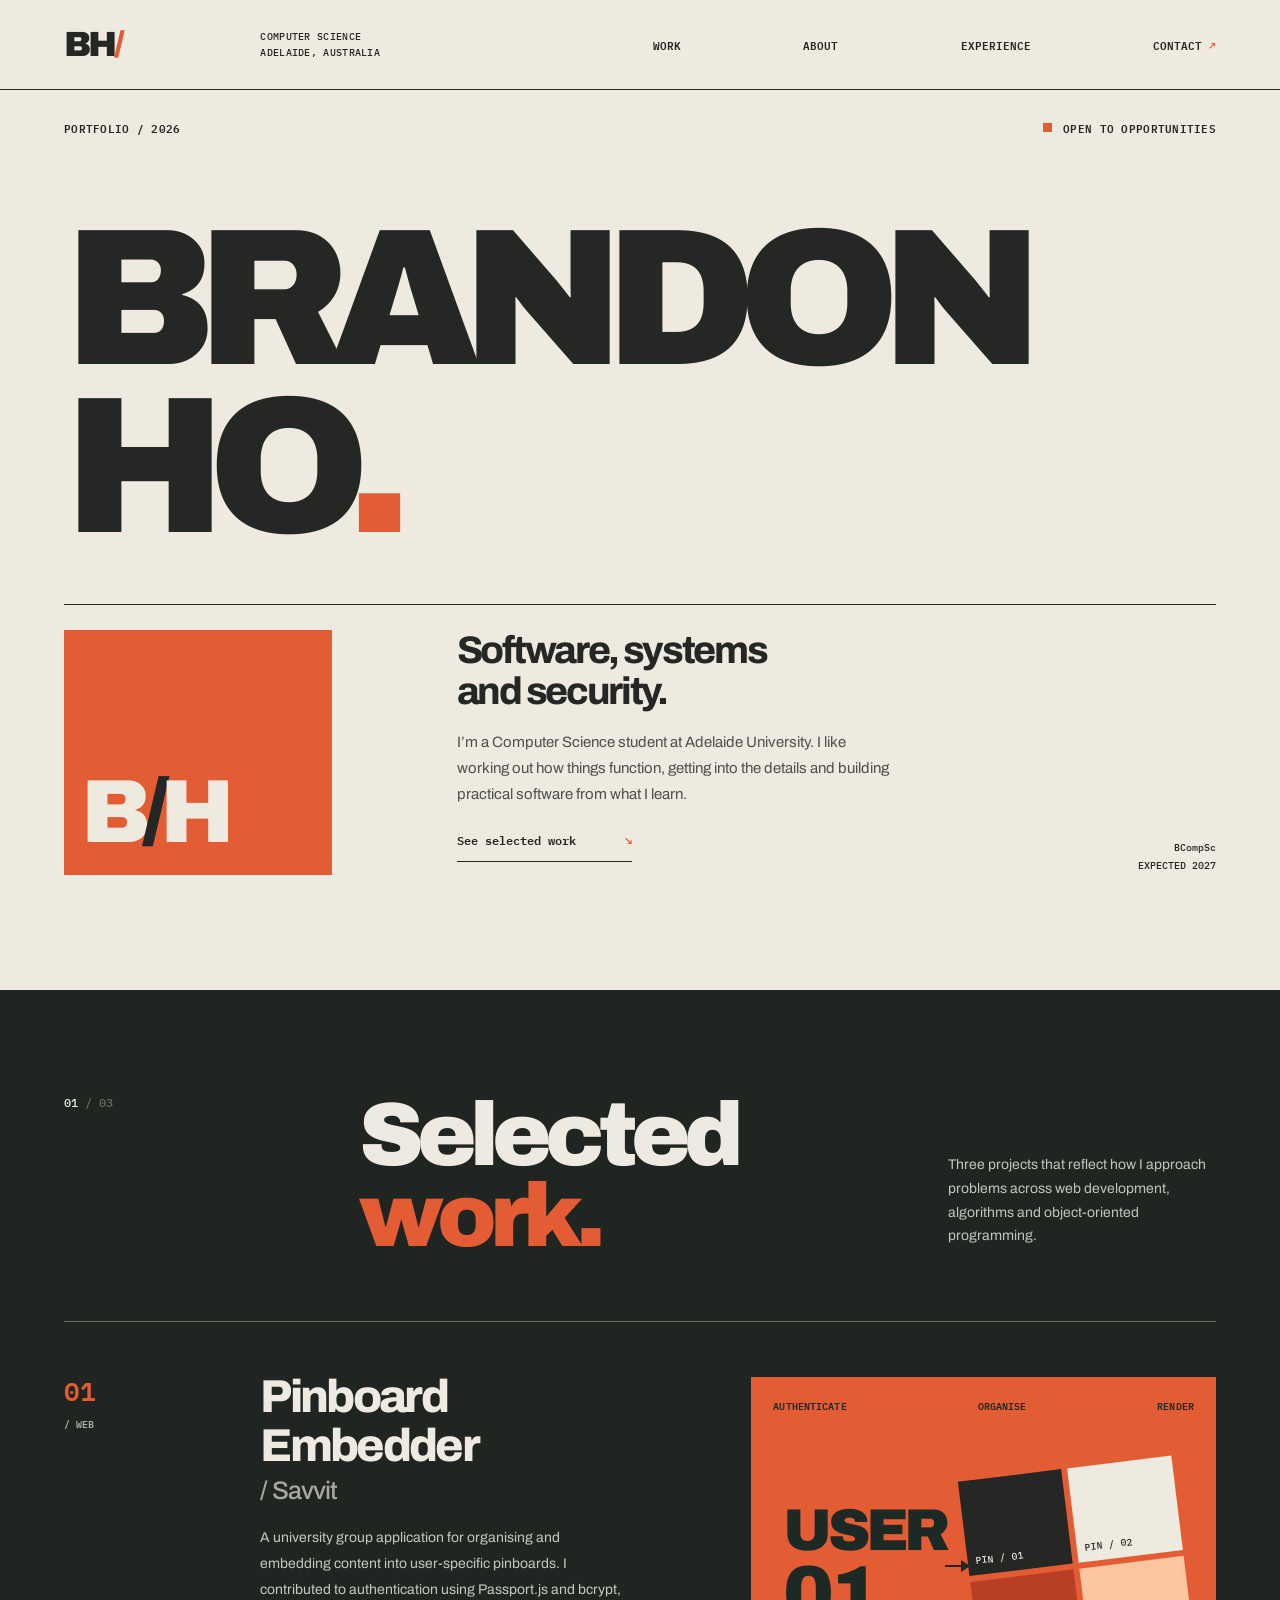
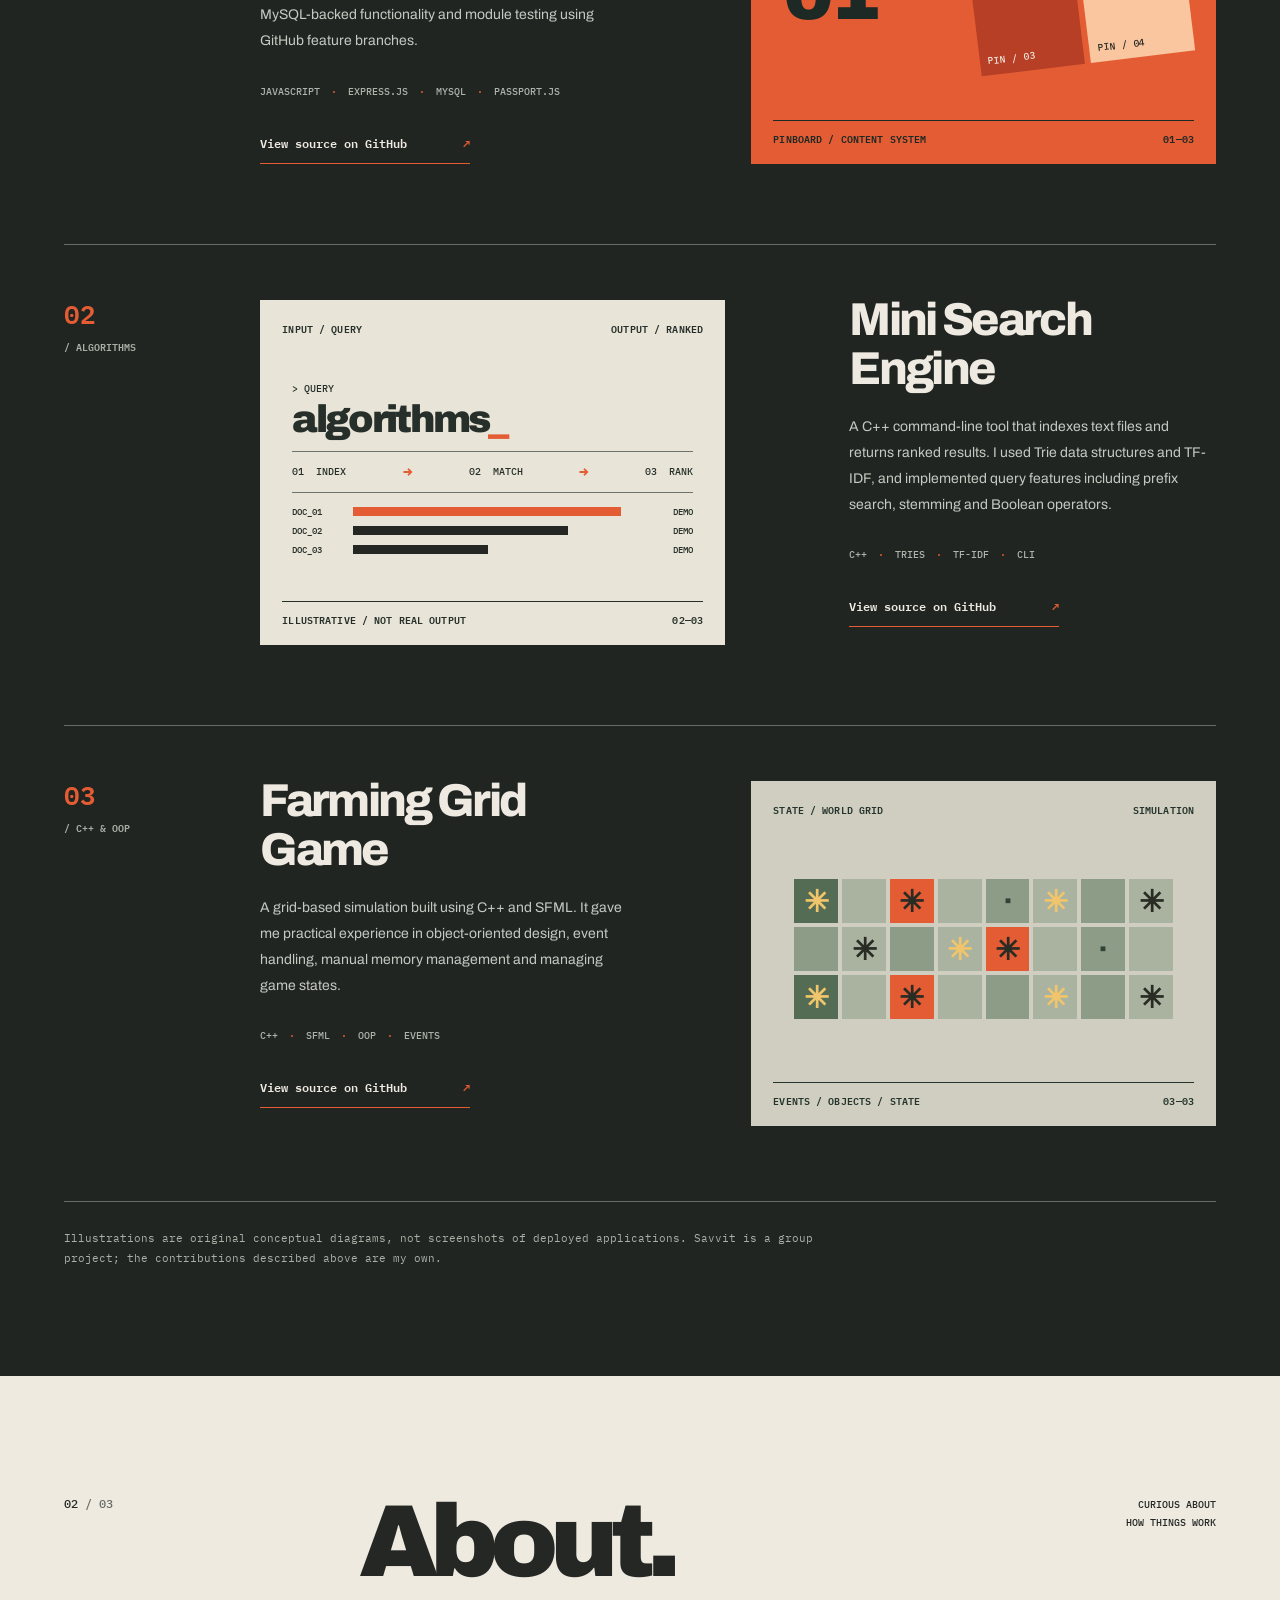
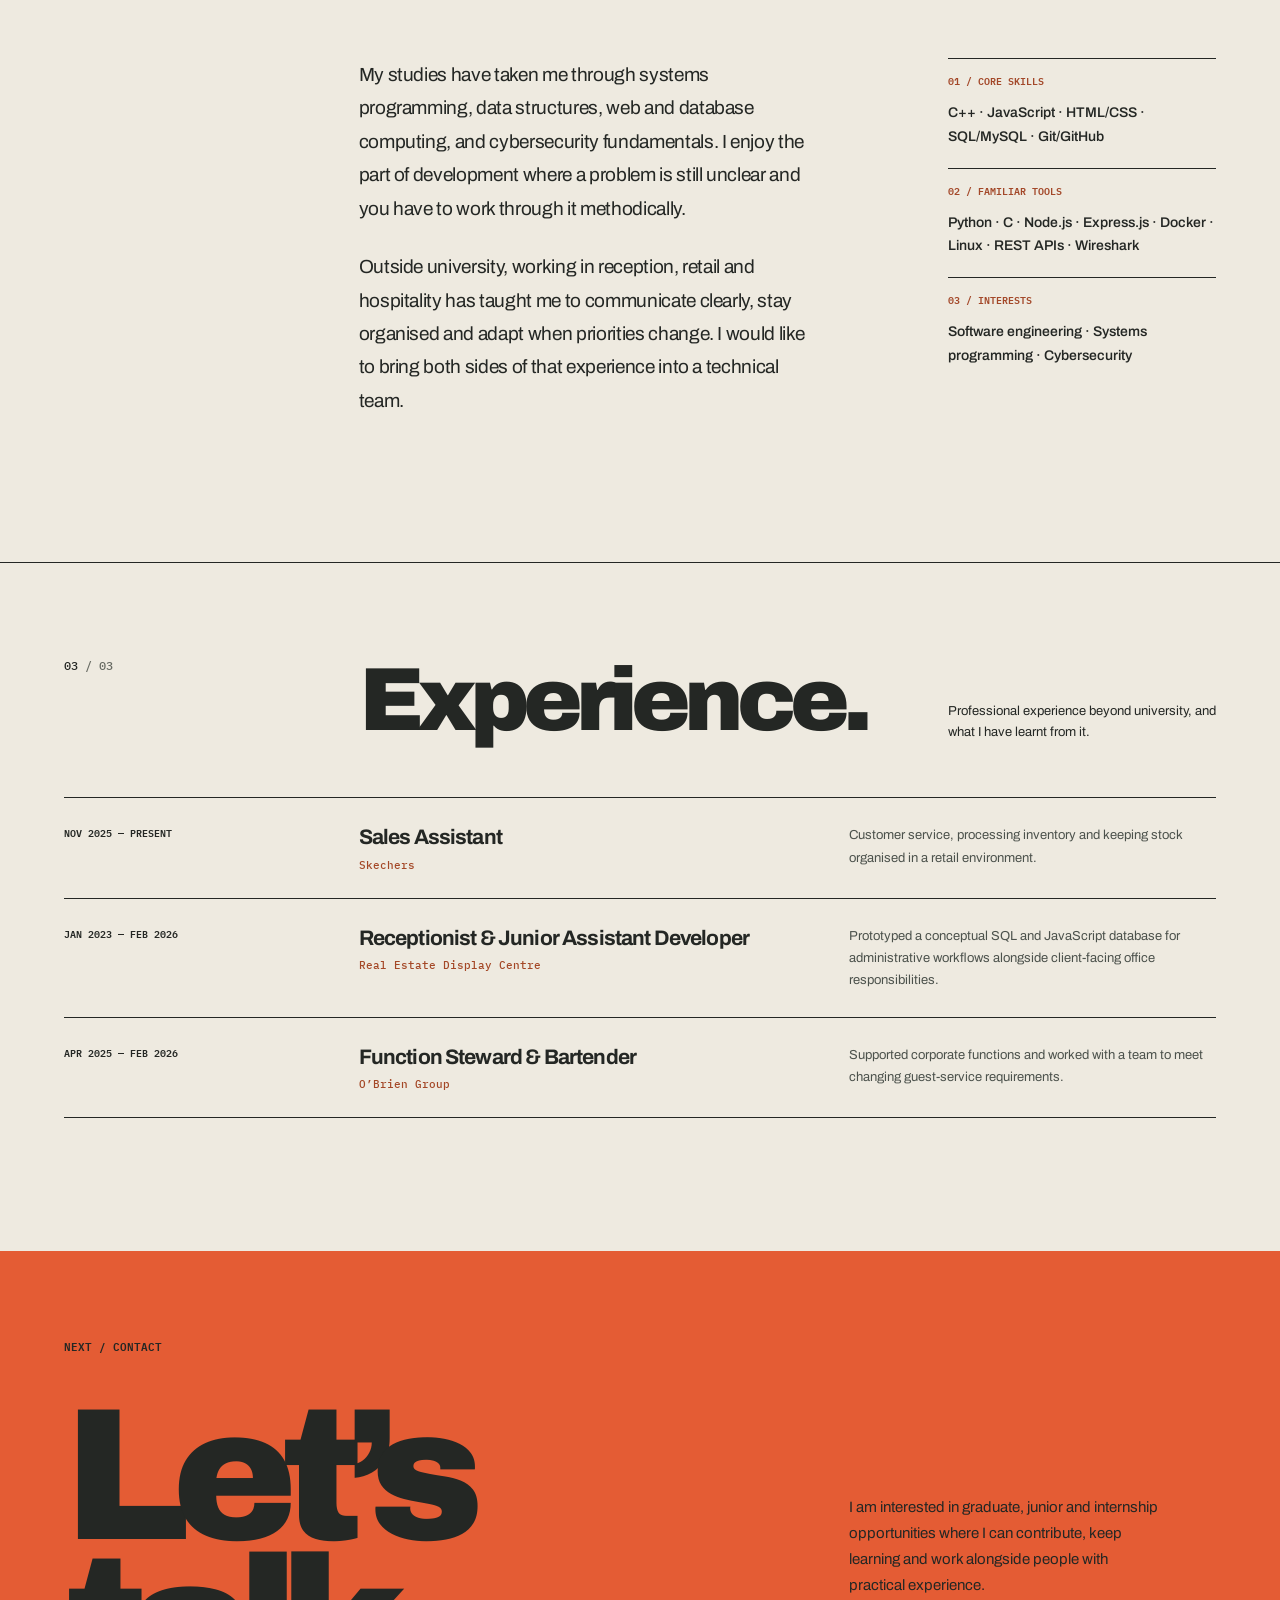
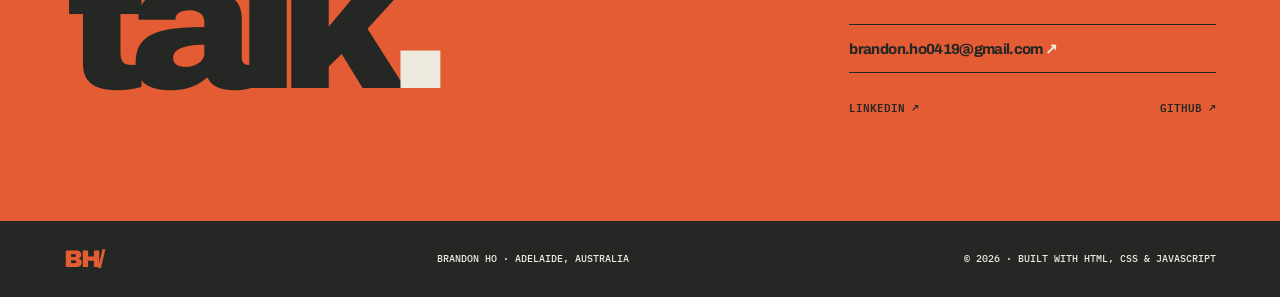
==== index.html @ cca7f756 "Manual Upload" ====
<!doctype html>
<html lang="en-AU">
<head>
  <meta charset="utf-8">
  <meta name="viewport" content="width=device-width, initial-scale=1">
  <meta name="theme-color" content="#eeeae0">
  <meta name="robots" content="noindex,nofollow"> <!-- Staging-only: remove for final public portfolio -->
  <meta name="description" content="Brandon Ho is a Computer Science student in Adelaide, Australia. Explore selected work in C++, full-stack web development and software systems.">
  <meta property="og:type" content="website">
  <meta property="og:title" content="Brandon Ho — Software, Systems & Security">
  <meta property="og:description" content="Selected software projects and experience from an Adelaide-based Computer Science student.">
  <title>Brandon Ho — Software, Systems & Security</title>
  <link rel="icon" href="favicon.svg" type="image/svg+xml">
  <link rel="preconnect" href="https://fonts.googleapis.com">
  <link rel="preconnect" href="https://fonts.gstatic.com" crossorigin>
  <link href="https://fonts.googleapis.com/css2?family=Archivo:wght@400;500;600;700;800;900&family=IBM+Plex+Mono:wght@400;500;600&display=swap" rel="stylesheet">
  <link rel="stylesheet" href="styles.css">
  <script defer src="script.js"></script>
</head>
<body>
  <a class="skip-link" href="#content">Skip to content</a>
  <header class="site-header" id="top">
    <div class="site-container header-grid">
      <a class="wordmark" href="#top" aria-label="Brandon Ho — top of page">BH<span aria-hidden="true">/</span></a>
      <div class="header-discipline">COMPUTER SCIENCE<br>ADELAIDE, AUSTRALIA</div>
      <nav class="nav" aria-label="Main navigation">
        <a href="#work">Work</a>
        <a href="#about">About</a>
        <a href="#experience">Experience</a>
        <a href="#contact">Contact <span aria-hidden="true">↗</span></a>
      </nav>
    </div>
  </header>

  <main id="content">
    <section class="hero site-container" aria-labelledby="hero-title">
      <div class="hero-topline">
        <span>PORTFOLIO / 2026</span>
        <span class="hero-status"><span aria-hidden="true" class="status-square"></span> OPEN TO OPPORTUNITIES</span>
      </div>
      <h1 id="hero-title" class="hero-title"><span>BRANDON</span><span>HO<span class="orange-period">.</span></span></h1>
      <div class="hero-base twelve-grid">
        <div class="hero-stamp" aria-hidden="true"><span>B</span><span>/</span><span>H</span></div>
        <div class="hero-intro">
          <p class="hero-statement">Software, systems<br>and security.</p>
          <p>I’m a Computer Science student at Adelaide University. I like working out how things function, getting into the details and building practical software from what I learn.</p>
          <a class="arrow-link" href="#work">See selected work <span aria-hidden="true">↘</span></a>
        </div>
        <div class="hero-margin-note">BCompSc<br>EXPECTED 2027</div>
      </div>
    </section>

    <section id="work" class="work-section" aria-labelledby="work-title">
      <div class="site-container">
        <div class="section-head work-head twelve-grid">
          <div class="section-number">01 <span>/ 03</span></div>
          <h2 id="work-title">Selected<br><em>work.</em></h2>
          <p>Three projects that reflect how I approach problems across web development, algorithms and object-oriented programming.</p>
        </div>

        <article class="project project-one twelve-grid" aria-labelledby="p1-title">
          <div class="project-index">01 <span>/ WEB</span></div>
          <div class="project-story">
            <h3 id="p1-title">Pinboard<br>Embedder <span class="subtle-name">/ Savvit</span></h3>
            <p>A university group application for organising and embedding content into user-specific pinboards. I contributed to authentication using Passport.js and bcrypt, MySQL-backed functionality and module testing using GitHub feature branches.</p>
            <div class="project-stack" aria-label="Technologies">JAVASCRIPT <span>·</span> EXPRESS.JS <span>·</span> MYSQL <span>·</span> PASSPORT.JS</div>
            <a class="project-link" href="https://github.com/BrandonHo419/Savvit-Web-Based-Development" target="_blank" rel="noopener noreferrer">View source on GitHub <span aria-hidden="true">↗</span></a>
          </div>
          <div class="project-art pinboard-art" role="img" aria-label="Original editorial diagram illustrating account authentication and pinboards. Not an application screenshot.">
            <div class="art-heading"><span>AUTHENTICATE</span><span>ORGANISE</span><span>RENDER</span></div>
            <div class="pinboard-diagram" aria-hidden="true">
              <div class="diagram-identity">USER<br><span>01</span></div>
              <div class="diagram-line"></div>
              <div class="diagram-board"><span>PIN / 01</span><span>PIN / 02</span><span>PIN / 03</span><span>PIN / 04</span></div>
            </div>
            <div class="art-foot"><span>PINBOARD / CONTENT SYSTEM</span><span>01—03</span></div>
          </div>
        </article>

        <article class="project project-two twelve-grid" aria-labelledby="p2-title">
          <div class="project-index">02 <span>/ ALGORITHMS</span></div>
          <div class="project-art search-art" role="img" aria-label="Original typographic diagram showing search, indexing and ranking concepts. Not an application screenshot.">
            <div class="art-heading"><span>INPUT / QUERY</span><span>OUTPUT / RANKED</span></div>
            <div class="search-diagram" aria-hidden="true"><div class="query-prompt"><small>&gt; QUERY</small><strong>algorithms<span>_</span></strong></div><div class="search-pipeline"><span>01&nbsp; INDEX</span><b>→</b><span>02&nbsp; MATCH</span><b>→</b><span>03&nbsp; RANK</span></div><div class="score-lines"><div><span>DOC_01</span><i></i><small>DEMO</small></div><div><span>DOC_02</span><i></i><small>DEMO</small></div><div><span>DOC_03</span><i></i><small>DEMO</small></div></div></div>
            <div class="art-foot"><span>ILLUSTRATIVE / NOT REAL OUTPUT</span><span>02—03</span></div>
          </div>
          <div class="project-story">
            <h3 id="p2-title">Mini Search<br>Engine</h3>
            <p>A C++ command-line tool that indexes text files and returns ranked results. I used Trie data structures and TF-IDF, and implemented query features including prefix search, stemming and Boolean operators.</p>
            <div class="project-stack" aria-label="Technologies">C++ <span>·</span> TRIES <span>·</span> TF-IDF <span>·</span> CLI</div>
            <a class="project-link" href="https://github.com/BrandonHo419/mini-search-engine" target="_blank" rel="noopener noreferrer">View source on GitHub <span aria-hidden="true">↗</span></a>
          </div>
        </article>

        <article class="project project-three twelve-grid" aria-labelledby="p3-title">
          <div class="project-index">03 <span>/ C++ & OOP</span></div>
          <div class="project-story">
            <h3 id="p3-title">Farming Grid<br>Game</h3>
            <p>A grid-based simulation built using C++ and SFML. It gave me practical experience in object-oriented design, event handling, manual memory management and managing game states.</p>
            <div class="project-stack" aria-label="Technologies">C++ <span>·</span> SFML <span>·</span> OOP <span>·</span> EVENTS</div>
            <a class="project-link" href="https://github.com/BrandonHo419/GridFarmGame" target="_blank" rel="noopener noreferrer">View source on GitHub <span aria-hidden="true">↗</span></a>
          </div>
          <div class="project-art grid-art" role="img" aria-label="Original editorial illustration of a farming game grid. Not an in-game screenshot.">
            <div class="art-heading"><span>STATE / WORLD GRID</span><span>SIMULATION</span></div>
            <div class="farm-grid" aria-hidden="true">
              <span class="soil">✳</span><span></span><span class="seed">✳</span><span></span><span>·</span><span class="soil">✳</span><span></span><span class="seed">✳</span>
              <span></span><span class="seed">✳</span><span></span><span class="soil">✳</span><span class="seed">✳</span><span></span><span>·</span><span></span>
              <span class="soil">✳</span><span></span><span class="seed">✳</span><span></span><span></span><span class="soil">✳</span><span></span><span class="seed">✳</span>
            </div>
            <div class="art-foot"><span>EVENTS / OBJECTS / STATE</span><span>03—03</span></div>
          </div>
        </article>
        <p class="art-disclaimer">Illustrations are original conceptual diagrams, not screenshots of deployed applications. Savvit is a group project; the contributions described above are my own.</p>
      </div>
    </section>

    <section class="about-section site-container" id="about" aria-labelledby="about-title">
      <div class="section-head about-head twelve-grid">
        <div class="section-number">02 <span>/ 03</span></div>
        <h2 id="about-title">About.</h2>
        <div class="about-side">CURIOUS ABOUT<br>HOW THINGS WORK</div>
      </div>
      <div class="about-body twelve-grid">
        <div class="about-copy">
          <p>My studies have taken me through systems programming, data structures, web and database computing, and cybersecurity fundamentals. I enjoy the part of development where a problem is still unclear and you have to work through it methodically.</p>
          <p>Outside university, working in reception, retail and hospitality has taught me to communicate clearly, stay organised and adapt when priorities change. I would like to bring both sides of that experience into a technical team.</p>
        </div>
        <div class="skills-list" aria-label="Technical skills">
          <div class="skill-row"><span>01 / CORE SKILLS</span><p>C++ · JavaScript · HTML/CSS · SQL/MySQL · Git/GitHub</p></div>
          <div class="skill-row"><span>02 / FAMILIAR TOOLS</span><p>Python · C · Node.js · Express.js · Docker · Linux · REST APIs · Wireshark</p></div>
          <div class="skill-row"><span>03 / INTERESTS</span><p>Software engineering · Systems programming · Cybersecurity</p></div>
        </div>
      </div>
    </section>

    <section class="experience-section site-container" id="experience" aria-labelledby="experience-title">
      <div class="section-head experience-head twelve-grid"><div class="section-number">03 <span>/ 03</span></div><h2 id="experience-title">Experience.</h2><p>Professional experience beyond university, and what I have learnt from it.</p></div>
      <div class="experience-rows">
        <div class="experience-entry twelve-grid"><span class="experience-date">NOV 2025 — PRESENT</span><div><h3>Sales Assistant</h3><p>Skechers</p></div><p>Customer service, processing inventory and keeping stock organised in a retail environment.</p></div>
        <div class="experience-entry twelve-grid"><span class="experience-date">JAN 2023 — FEB 2026</span><div><h3>Receptionist & Junior Assistant Developer</h3><p>Real Estate Display Centre</p></div><p>Prototyped a conceptual SQL and JavaScript database for administrative workflows alongside client-facing office responsibilities.</p></div>
        <div class="experience-entry twelve-grid"><span class="experience-date">APR 2025 — FEB 2026</span><div><h3>Function Steward & Bartender</h3><p>O’Brien Group</p></div><p>Supported corporate functions and worked with a team to meet changing guest-service requirements.</p></div>
      </div>
    </section>

    <section class="contact-section" id="contact" aria-labelledby="contact-title">
      <div class="site-container contact-grid twelve-grid">
        <div class="contact-index">NEXT / CONTACT</div>
        <h2 id="contact-title">Let’s<br>talk<span>.</span></h2>
        <div class="contact-detail">
          <p>I am interested in graduate, junior and internship opportunities where I can contribute, keep learning and work alongside people with practical experience.</p>
          <a class="contact-email" href="mailto:brandon.ho0419@gmail.com">brandon.ho0419@gmail.com <span aria-hidden="true">↗</span></a>
          <div class="contact-social"><a href="https://www.linkedin.com/in/brandon-ho-b01b4023a/" target="_blank" rel="noopener noreferrer">LINKEDIN ↗</a><a href="https://github.com/BrandonHo419" target="_blank" rel="noopener noreferrer">GITHUB ↗</a></div>
        </div>
      </div>
    </section>
  </main>
  <footer class="footer"><div class="site-container footer-grid"><a href="#top">BH/</a><span>BRANDON HO · ADELAIDE, AUSTRALIA</span><span>© <span id="year">2026</span> · BUILT WITH HTML, CSS & JAVASCRIPT</span></div></footer>
</body>
</html>
---- styles.css ----
:root{--paper:#eeeae0;--paper2:#e4ded0;--ink:#242724;--muted:#686b63;--orange:#e45c34;--dark:#202522;--dark-ink:#efeae1;--rule:#b9b7ac;--mono:'IBM Plex Mono','Courier New',monospace;--display:'Archivo','Arial Narrow',Arial,sans-serif;--max:1440px}
*,*::before,*::after{box-sizing:border-box}
html{scroll-behavior:smooth;scroll-padding-top:86px}
body{margin:0;font-family:var(--display);background:var(--paper);color:var(--ink);-webkit-font-smoothing:antialiased}
a{color:inherit;text-decoration:none}a:focus-visible{outline:3px solid var(--orange);outline-offset:5px}
.site-container{max-width:var(--max);margin-inline:auto;padding-inline:clamp(23px,5vw,84px)}
.twelve-grid{display:grid;grid-template-columns:repeat(12,minmax(0,1fr));column-gap:clamp(12px,2.05vw,30px)}
.skip-link{position:absolute;top:-65px;left:16px;padding:14px 20px;background:var(--ink);color:white;z-index:20}.skip-link:focus{top:8px}
.site-header{border-bottom:1px solid var(--ink);position:relative;z-index:4;background:var(--paper)}
.header-grid{display:grid;grid-template-columns:repeat(12,1fr);column-gap:clamp(12px,2.05vw,30px);align-items:center;min-height:89px}
.wordmark{grid-column:1/3;font-size:35px;font-weight:900;letter-spacing:-.09em;line-height:1}.wordmark span{color:var(--orange)}
.header-discipline{grid-column:3/6;font:500 10px/1.55 var(--mono);letter-spacing:.03em}
.nav{grid-column:7/-1;display:flex;justify-content:space-between;gap:10px;font:600 11px var(--mono);text-transform:uppercase}.nav a{padding:16px 0;transition:color .2s}.nav a:hover{color:var(--orange)}.nav span{color:var(--orange)}
.hero{padding-top:28px;padding-bottom:clamp(70px,9vw,145px)}
.hero-topline{display:flex;justify-content:space-between;gap:20px;font:600 11px var(--mono);letter-spacing:.025em}.hero-status{display:flex;gap:11px;align-items:center}.status-square{display:block;width:9px;height:9px;background:var(--orange)}
.hero-title{margin:clamp(48px,7vw,108px) 0 22px;font-family:var(--display);font-size:clamp(88px,15.2vw,225px);font-weight:900;line-height:.745;letter-spacing:-.095em;max-width:100%;width:fit-content}.hero-title>span{display:block}.hero-title>span:nth-child(2){margin-top:.12em}.orange-period{color:var(--orange)}
.hero-base{border-top:1px solid var(--ink);margin-top:clamp(38px,5vw,68px);padding-top:25px;align-items:stretch}
.hero-stamp{grid-column:1/4;background:var(--orange);color:var(--paper);min-height:245px;display:flex;align-items:flex-end;gap:0;padding:17px;font-weight:900;font-size:clamp(56px,7vw,98px);letter-spacing:-.1em;line-height:1}.hero-stamp span:nth-child(2){color:var(--ink)}
.hero-intro{grid-column:5/10;padding-top:0}.hero-statement{margin:0 0 16px!important;font-size:clamp(26px,3vw,43px)!important;letter-spacing:-.06em;line-height:1.08!important;font-weight:750!important;color:var(--ink)!important}.hero-intro p{max-width:440px;font:400 15px/1.75 var(--display);color:#4c504c;margin:0 0 22px}.arrow-link{display:inline-flex;justify-content:space-between;min-width:175px;border-bottom:1px solid var(--ink);padding:0 0 11px;font:600 12px var(--mono)}.arrow-link span{color:var(--orange)}.arrow-link:hover{color:#c04725}
.hero-margin-note{grid-column:11/13;justify-self:end;align-self:end;text-align:right;font:500 10px/1.8 var(--mono);white-space:nowrap}
.work-section{background:var(--dark);color:var(--dark-ink);padding-top:105px;padding-bottom:107px}
.section-head{align-items:start}.section-number{font:500 12px/1.4 var(--mono);grid-column:1/3}.section-number span{color:var(--muted)}
.work-head{padding-bottom:65px}.work-head h2{grid-column:4/10;margin:0;font:900 clamp(64px,7vw,110px)/.9 var(--display);letter-spacing:-.077em}.work-head h2 em{font-style:normal;color:var(--orange)}.work-head>p{grid-column:10/-1;align-self:end;max-width:280px;margin:0 0 8px;font-size:14px;line-height:1.7;color:#c2c6be}
.project{border-top:1px solid #656e65;row-gap:28px;padding-block:55px 80px;align-items:start}.project:last-of-type{border-bottom:1px solid #656e65;padding-bottom:75px}
.project-index{grid-column:1/3;font:600 26px/1 var(--mono);color:var(--orange)}.project-index span{display:block;color:#a9afa5;font-size:10px;margin-top:15px}
.project-story{grid-column:3/7;display:flex;flex-direction:column;align-items:flex-start;min-width:0}.project h3{font:800 clamp(34px,3.6vw,54px)/1.06 var(--display);letter-spacing:-.058em;margin:-4px 0 20px}.subtle-name{display:block;color:#aaa99f;font-size:.55em;margin-top:7px;letter-spacing:-.035em;font-weight:500}.project-story p{color:#c4c9c1;max-width:400px;font-size:14px;line-height:1.85;margin:0 0 28px}.project-stack{font:500 10px/2 var(--mono);color:#adb4aa;max-width:380px;margin-bottom:31px}.project-stack span{color:var(--orange);margin-inline:5px}.project-link{border-bottom:1px solid var(--orange);padding-bottom:10px;min-width:210px;display:inline-flex;justify-content:space-between;font:600 12px var(--mono);color:var(--dark-ink)}.project-link span{color:var(--orange)}.project-link:hover{color:var(--orange)}
.project-art{grid-column:8/13;min-height:345px;align-self:stretch;position:relative;display:flex;flex-direction:column;justify-content:space-between;overflow:hidden;padding:21px 22px 19px}
.art-heading,.art-foot{display:flex;justify-content:space-between;gap:12px;font:600 10px/1.4 var(--mono);letter-spacing:.012em;position:relative;z-index:1}.art-foot{border-top:1px solid currentColor;padding-top:10px}
.pinboard-art{background:var(--orange);color:#1d2924}.pinboard-diagram{display:grid;grid-template-columns:1fr 24px 1.65fr;align-items:center;margin-inline:10px;gap:0;height:205px}.diagram-identity{font:900 clamp(39px,4.6vw,69px)/.94 var(--display);letter-spacing:-.08em}.diagram-identity span{font-size:1.3em}.diagram-line{height:2px;background:var(--ink);position:relative}.diagram-line:after{content:'';position:absolute;right:-1px;top:-5px;border-left:9px solid var(--ink);border-top:6px solid transparent;border-bottom:6px solid transparent}.diagram-board{display:grid;grid-template-columns:repeat(2,1fr);gap:6px;transform:rotate(-7deg)}.diagram-board span{background:var(--ink);color:var(--paper);aspect-ratio:1.1;display:flex;align-items:flex-end;padding:8px;font:500 clamp(6px,.75vw,10px) var(--mono)}.diagram-board span:nth-child(2){background:var(--paper);color:var(--ink)}.diagram-board span:nth-child(3){background:#b73f25}.diagram-board span:nth-child(4){background:#f9c69f;color:var(--ink)}
.project-two .project-art{grid-column:3/8;grid-row:1}.project-two .project-story{grid-column:9/13;grid-row:1}.project-two .project-index{grid-column:1/3;grid-row:1}
.search-art{background:#e8e4d7;color:#262f2a}.search-diagram{display:flex;flex-direction:column;justify-content:center;gap:13px;flex:1;padding:12px 10px}.query-prompt small{display:block;font:500 10px var(--mono);margin-bottom:5px}.query-prompt strong{display:block;font:900 clamp(25px,3vw,44px)/1 var(--display);letter-spacing:-.07em}.query-prompt strong span{color:var(--orange)}.search-pipeline{border-top:1px solid #6e746d;border-bottom:1px solid #6e746d;display:flex;align-items:center;justify-content:space-between;padding:10px 0;font:500 clamp(8px,.8vw,11px) var(--mono)}.search-pipeline b{font-size:16px;color:var(--orange)}.score-lines{display:flex;flex-direction:column;gap:8px}.score-lines>div{display:grid;grid-template-columns:51px 1fr 36px;gap:10px;align-items:center;font:500 9px var(--mono)}.score-lines i{height:9px;background:var(--ink);display:block}.score-lines>div:nth-child(2) i{width:73%}.score-lines>div:nth-child(3) i{width:46%}.score-lines small{text-align:right;font-size:9px}.score-lines>div:first-child i{width:91%;background:var(--orange)}
.grid-art{background:#cfcec0;color:#25352d}.farm-grid{display:grid;grid-template-columns:repeat(8,1fr);grid-template-rows:repeat(3,1fr);gap:4px;max-width:380px;width:90%;align-self:center;margin:auto}.farm-grid span{aspect-ratio:1;display:grid;place-items:center;background:#8d9c87;font-size:clamp(14px,2.5vw,30px);color:#304336;font-weight:800}.farm-grid span:nth-child(even){background:#a9b39f}.farm-grid .soil{background:#536c53;color:#f0c56c}.farm-grid .seed{background:#e45c34;color:#292b25}
.art-disclaimer{font:400 11px/1.8 var(--mono);color:#aab0a6;max-width:760px;margin:27px 0 0}
.about-section{padding-top:120px;padding-bottom:120px}
.about-head h2{grid-column:4/10;font:900 clamp(68px,8vw,112px)/.9 var(--display);letter-spacing:-.08em;margin:0}.about-side{grid-column:11/-1;justify-self:end;text-align:right;font:500 10px/1.8 var(--mono)}
.about-body{padding-top:70px}.about-copy{grid-column:4/9;max-width:600px}.about-copy p{font-size:clamp(16px,1.5vw,19px);line-height:1.76;letter-spacing:-.018em;margin:0 0 25px}.skills-list{grid-column:10/13}.skill-row{border-top:1px solid var(--ink);padding:12px 0 19px}.skill-row span{font:600 10px var(--mono);color:#a34829}.skill-row p{font-size:14px;line-height:1.7;font-weight:550;margin:12px 0 0}
.experience-section{border-top:1px solid var(--ink);padding-top:95px;padding-bottom:133px}.experience-head{padding-bottom:54px}.experience-head h2{grid-column:4/10;font:900 clamp(58px,7vw,96px)/.95 var(--display);letter-spacing:-.078em;margin:0}.experience-head>p{grid-column:10/-1;margin:0;align-self:end;font-size:13px;line-height:1.65}.experience-entry{padding:26px 0;border-top:1px solid var(--ink);align-items:start}.experience-entry:last-child{border-bottom:1px solid var(--ink)}.experience-date{grid-column:1/4;font:600 10px/1.7 var(--mono)}.experience-entry div{grid-column:4/9}.experience-entry h3{font-size:21px;letter-spacing:-.04em;margin:0 0 7px;line-height:1.25}.experience-entry div p{margin:0;font:500 11px var(--mono);color:#a44827}.experience-entry>p{grid-column:9/-1;font-size:13px;line-height:1.7;margin:0;color:#4c524c}
.contact-section{background:var(--orange);padding-top:85px;padding-bottom:105px;color:var(--ink)}.contact-grid{row-gap:20px}.contact-index{grid-column:1/4;font:600 11px var(--mono)}.contact-grid h2{grid-column:1/9;grid-row:2;font:900 clamp(96px,14.7vw,212px)/.79 var(--display);letter-spacing:-.095em;margin:28px 0 15px}.contact-grid h2 span{color:var(--paper)}.contact-detail{grid-column:9/-1;grid-row:2;align-self:end;min-width:0}.contact-detail p{font-size:15px;line-height:1.75;margin:0 0 25px;max-width:310px}.contact-email{display:block;font-size:clamp(12px,1.15vw,17px);font-weight:750;letter-spacing:-.045em;word-break:break-word;border-top:1px solid var(--ink);border-bottom:1px solid var(--ink);padding:15px 0}.contact-email span{color:var(--paper)}.contact-social{display:flex;justify-content:space-between;gap:10px;padding-top:24px;font:600 11px var(--mono)}.contact-social a:hover{color:var(--paper)}
.footer{background:var(--ink);color:var(--paper)}.footer-grid{display:flex;align-items:center;justify-content:space-between;gap:16px;padding-top:25px;padding-bottom:25px}.footer-grid a{font-size:24px;letter-spacing:-.1em;font-weight:900;color:var(--orange)}.footer-grid>span{font:500 10px/1.6 var(--mono)}
@media(max-width:1100px){.work-head h2{grid-column:3/10}.project-story{grid-column:3/8}.project-art{grid-column:8/13}.project-two .project-art{grid-column:3/8}.project-two .project-story{grid-column:8/13}.about-copy{grid-column:3/9}.skills-list{grid-column:9/13}.hero-intro{grid-column:5/11}.hero-margin-note{display:none}.contact-detail{grid-column:8/13}.contact-grid h2{grid-column:1/8}}
@media(max-width:780px){.header-grid{min-height:76px}.wordmark{grid-column:1/3}.header-discipline{display:none}.nav{grid-column:5/-1}.hero-title{font-size:clamp(73px,15.3vw,138px)}.hero-base{row-gap:22px}.hero-stamp{grid-column:1/5;min-height:220px}.hero-intro{grid-column:6/-1}.hero-margin-note{display:none}.work-section{padding-top:70px;padding-bottom:75px}.work-head h2{grid-column:3/10;font-size:clamp(58px,9vw,83px)}.work-head>p{grid-column:3/10;margin-top:20px}.project{padding:35px 0 55px}.project-index{grid-column:1/3;grid-row:1}.project-story,.project-two .project-story{grid-column:3/-1;grid-row:1}.project-art,.project-two .project-art{grid-column:3/-1;grid-row:2;min-height:350px}.project h3{font-size:44px}.project-story p{max-width:610px}.about-section{padding-top:80px;padding-bottom:80px}.about-head h2{grid-column:3/10}.about-side{grid-column:10/-1}.about-body{padding-top:46px;row-gap:30px}.about-copy{grid-column:3/-1}.skills-list{grid-column:3/-1;display:grid;grid-template-columns:repeat(3,minmax(0,1fr));gap:15px}.experience-head h2{grid-column:3/-1}.experience-head>p{grid-column:3/10;margin-top:20px}.experience-date{grid-column:1/4}.experience-entry div{grid-column:4/9}.experience-entry>p{grid-column:4/13;padding-top:12px}.contact-grid h2{grid-column:1/-1;grid-row:2}.contact-detail{grid-column:5/13;grid-row:3}.contact-detail p{max-width:500px}.contact-grid h2{margin-bottom:15px}.footer-grid{flex-wrap:wrap}}
@media(max-width:540px){html{scroll-padding-top:70px}.site-container{padding-inline:21px}.header-grid{min-height:72px;column-gap:7px}.wordmark{font-size:28px}.nav{grid-column:4/-1;gap:14px;justify-content:flex-end;font-size:10px}.nav a:nth-child(3){display:none}.hero{padding-top:19px;padding-bottom:76px}.hero-topline{font-size:9px;gap:12px}.hero-status{gap:6px}.status-square{width:7px;height:7px}.hero-title{font-size:clamp(65px,15.15vw,91px);margin:65px 0 26px;letter-spacing:-.095em}.hero-base{margin-top:32px;padding-top:17px;row-gap:26px}.hero-stamp{grid-column:1/5;min-height:162px;padding:9px;font-size:clamp(40px,10vw,58px)}.hero-intro{grid-column:6/13}.hero-statement{font-size:clamp(22px,5.7vw,31px)!important}.hero-intro p{font-size:13px;line-height:1.65}.arrow-link{font-size:10px;min-width:135px}.work-section{padding-top:67px;padding-bottom:65px}.work-head{padding-bottom:45px;row-gap:18px}.section-number{grid-column:1/-1;font-size:11px}.work-head h2,.about-head h2,.experience-head h2{grid-column:1/-1;font-size:clamp(54px,12vw,70px)}.work-head>p{grid-column:1/-1;margin:0;max-width:310px}.project{row-gap:19px;padding:30px 0 47px}.project-index{grid-column:1/-1;grid-row:1;font-size:20px}.project-index span{display:inline;margin:0 0 0 10px}.project-story,.project-two .project-story{grid-column:1/-1;grid-row:2}.project h3{font-size:clamp(36px,9vw,48px);margin-bottom:15px}.project-story p{font-size:13px;margin-bottom:15px}.project-stack{font-size:9px;margin-bottom:19px}.project-art,.project-two .project-art{grid-column:1/-1;grid-row:3;min-height:287px;padding:15px}.art-heading,.art-foot{font-size:8px}.pinboard-diagram{height:188px}.diagram-identity{font-size:50px}.diagram-board span{font-size:8px}.search-diagram{gap:8px}.query-prompt strong{font-size:34px}.search-pipeline{font-size:8px}.farm-grid{max-width:305px}.farm-grid span{font-size:20px}.art-disclaimer{font-size:10px}.about-section{padding-top:70px;padding-bottom:64px}.about-head{row-gap:15px}.about-side{grid-column:1/-1;justify-self:start;text-align:left}.about-body{padding-top:30px}.about-copy,.skills-list{grid-column:1/-1}.about-copy p{font-size:16px}.skills-list{display:block}.skill-row{padding:12px 0 17px}.experience-section{padding-top:62px;padding-bottom:84px}.experience-head{row-gap:14px;padding-bottom:40px}.experience-head>p{grid-column:1/-1;margin-top:0}.experience-entry{padding:20px 0;row-gap:6px}.experience-date{grid-column:1/-1}.experience-entry div{grid-column:1/-1}.experience-entry>p{grid-column:1/-1;padding-top:5px}.experience-entry h3{font-size:20px}.contact-section{padding-top:59px;padding-bottom:72px}.contact-index{grid-column:1/-1}.contact-grid h2{grid-column:1/-1;grid-row:2;font-size:clamp(91px,22vw,126px);margin:15px 0 8px}.contact-detail{grid-column:1/-1;grid-row:3}.contact-detail p{font-size:14px}.contact-email{font-size:17px}.footer-grid{align-items:flex-start}.footer-grid>span{font-size:9px}}
@media(max-width:355px){.nav{gap:9px;font-size:9px}.hero-title{font-size:15vw}.hero-stamp{grid-column:1/4;min-height:140px;font-size:45px}.hero-intro{grid-column:5/-1}.hero-statement{font-size:20px!important}.hero-intro p{font-size:12px}.contact-grid h2{font-size:24vw}.contact-email{font-size:15px}}
@media(prefers-reduced-motion:reduce){html{scroll-behavior:auto}*,*::before,*::after{transition:none!important;animation:none!important}}
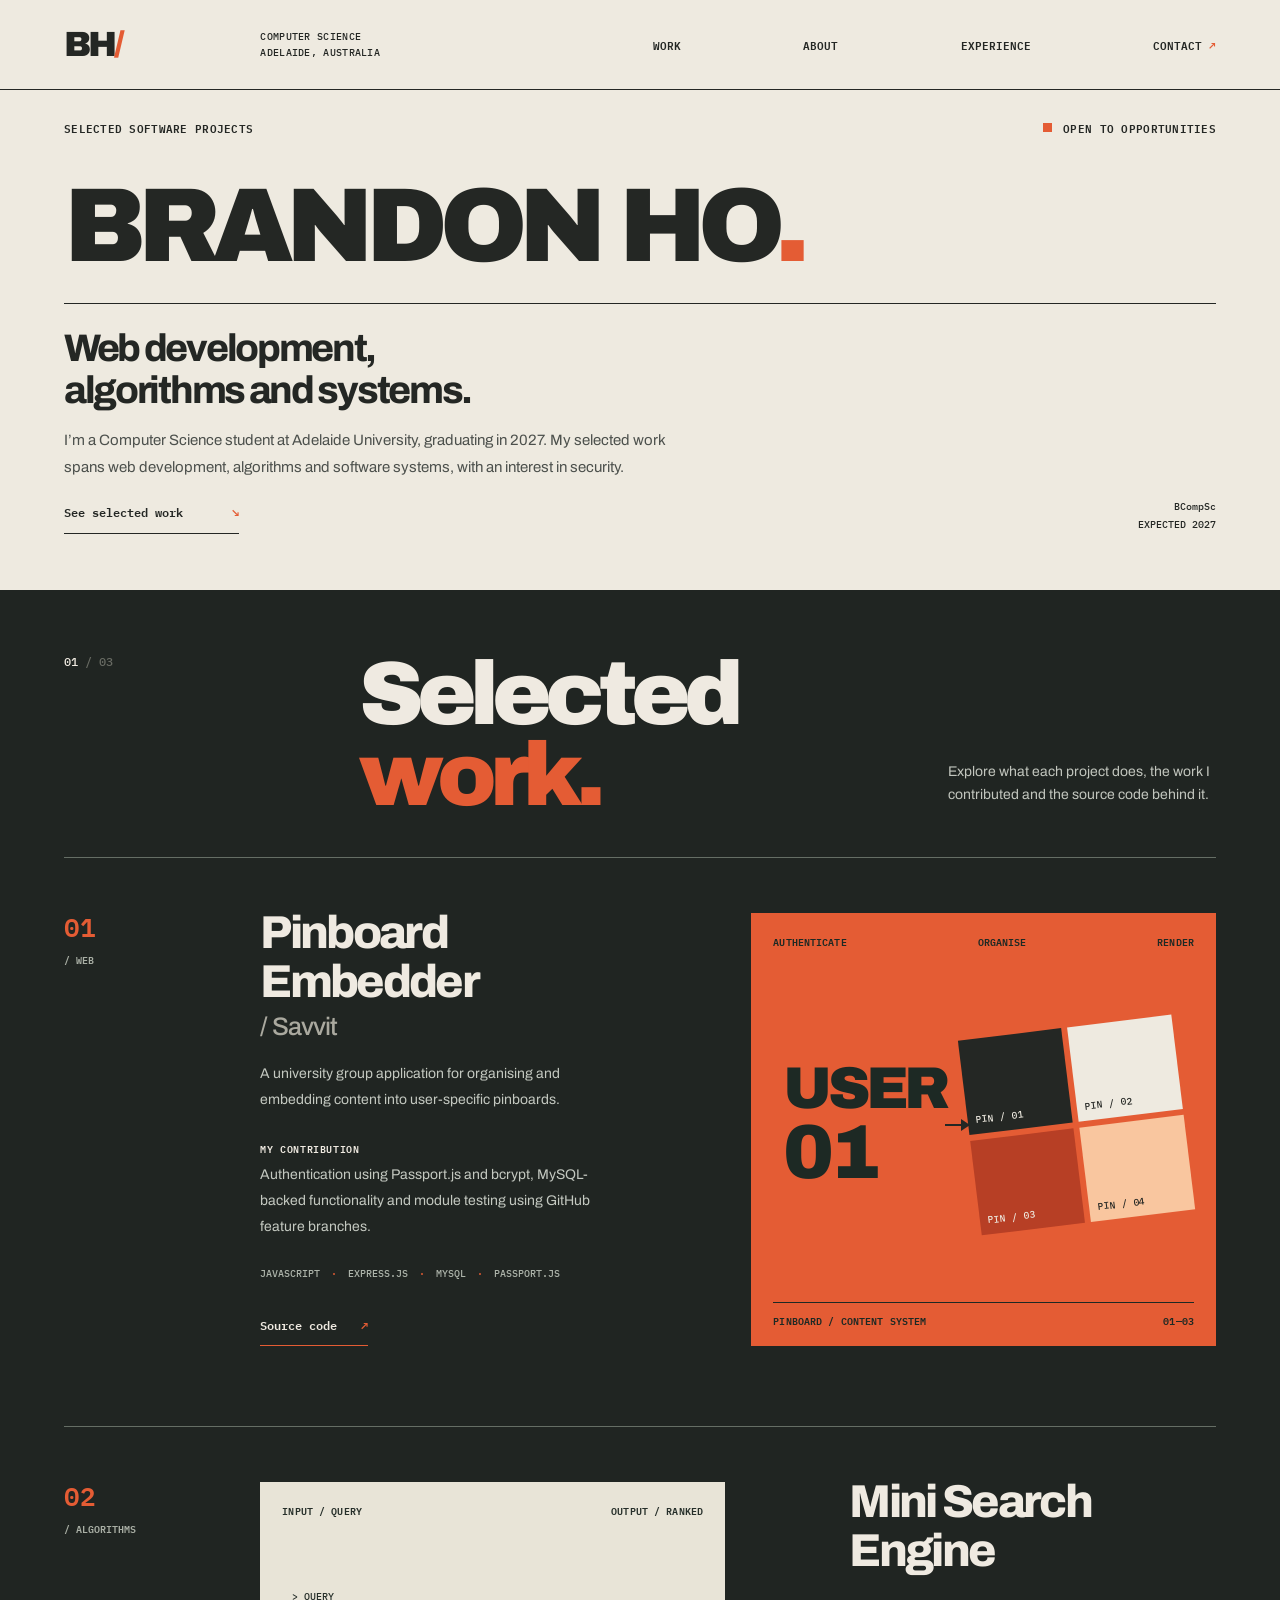
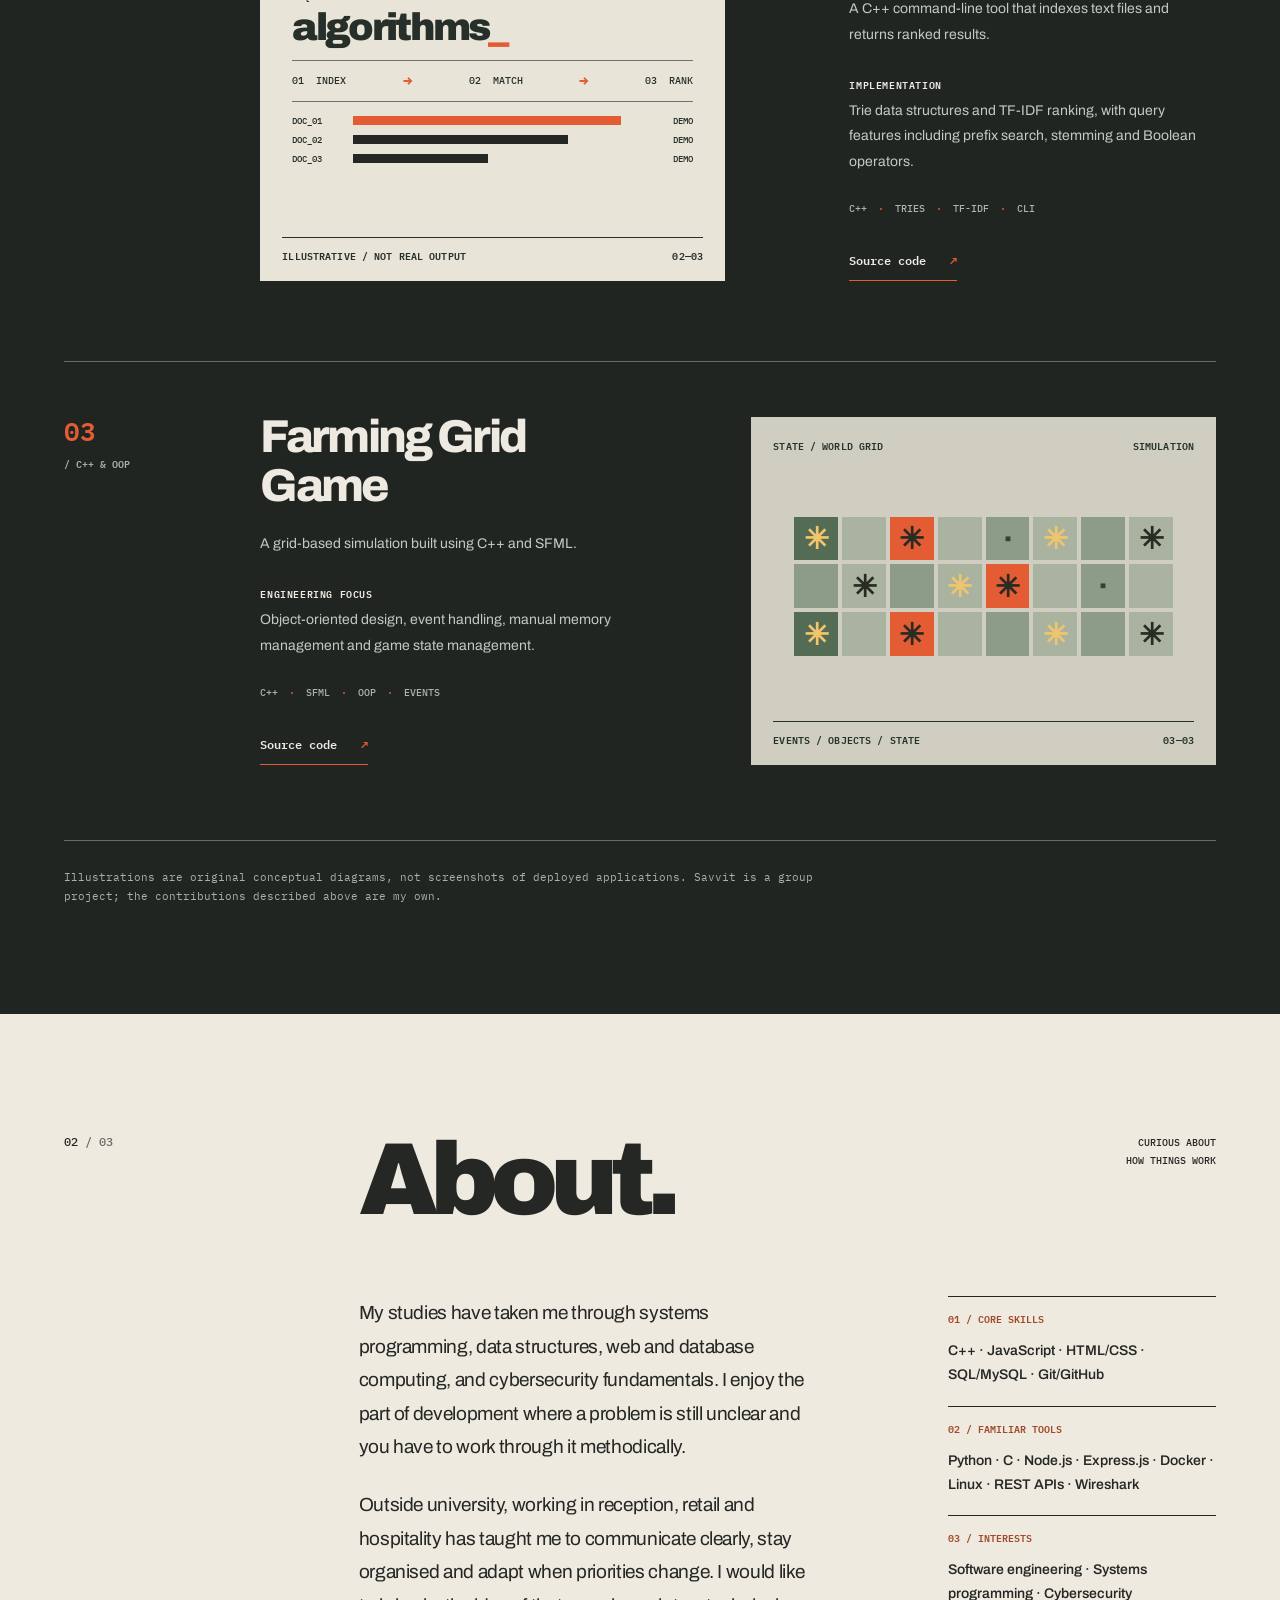
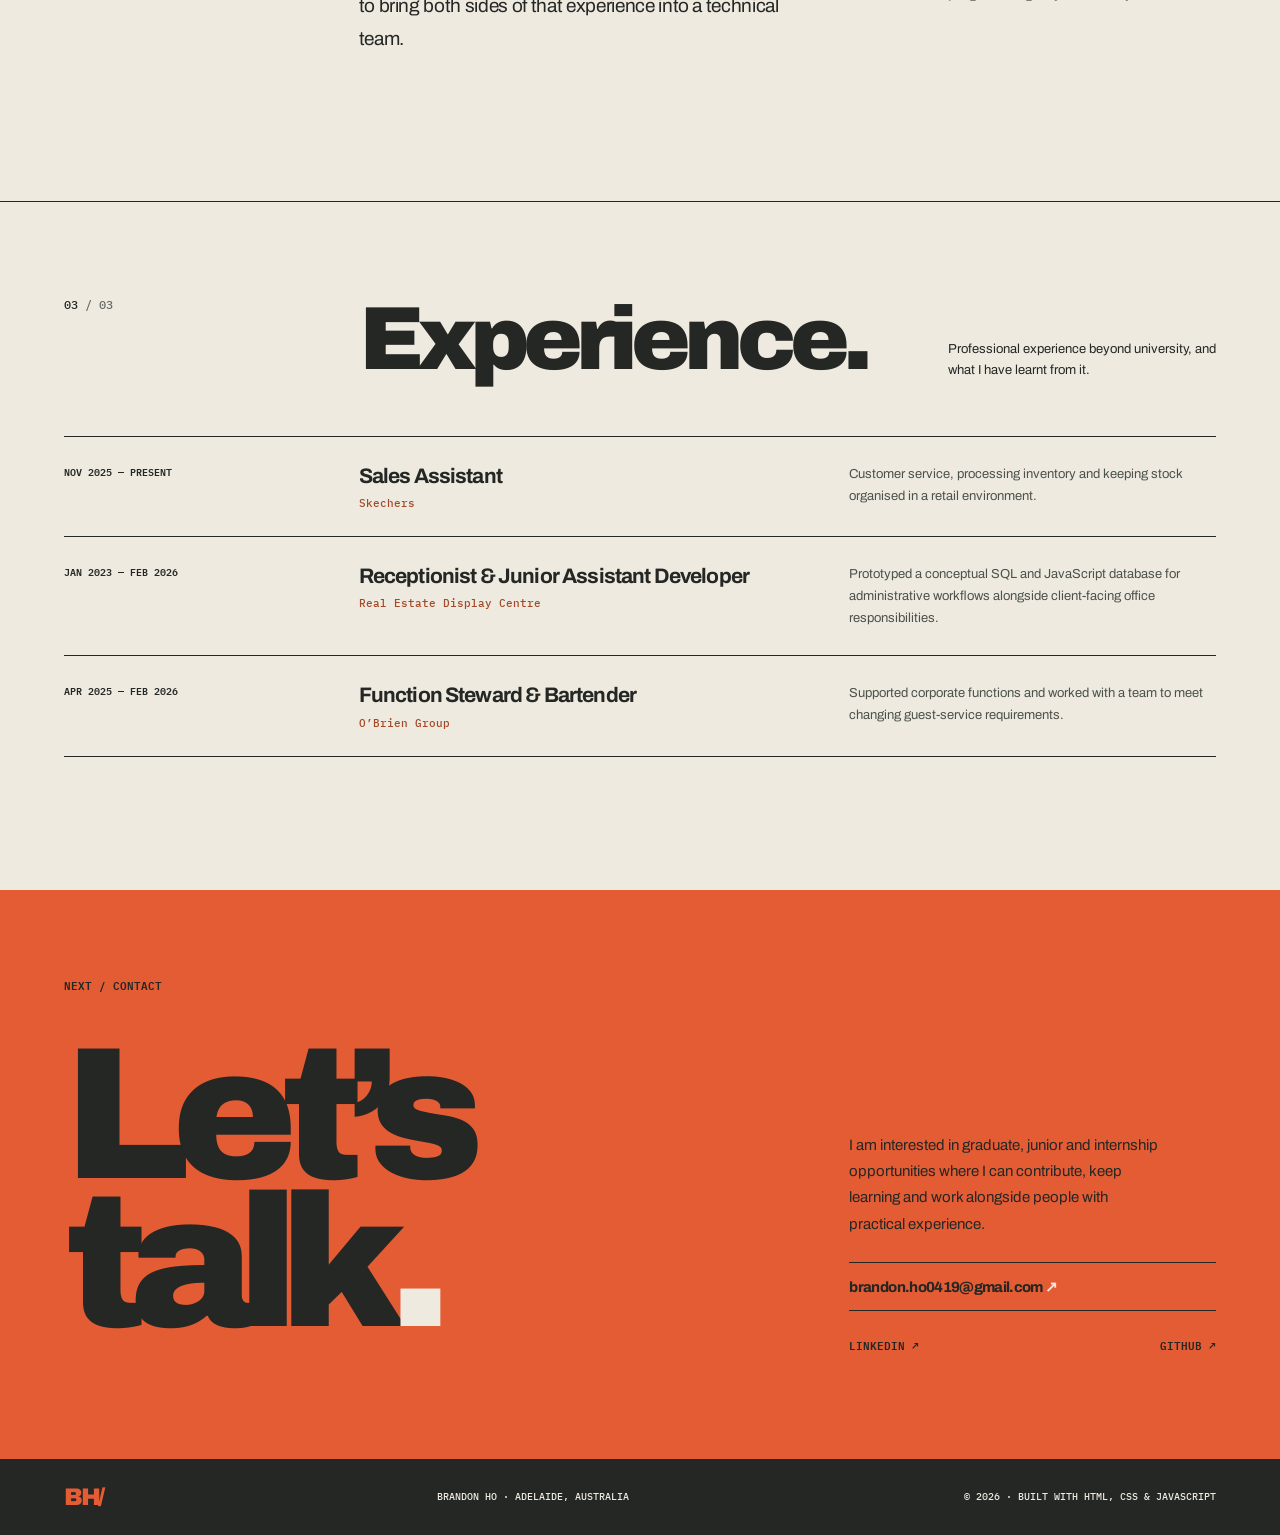
==== commit 719801d2: "improve portfolio project presentation" ====
--- a/index.html
+++ b/index.html
@@ -35,15 +35,15 @@
   <main id="content">
     <section class="hero site-container" aria-labelledby="hero-title">
       <div class="hero-topline">
-        <span>PORTFOLIO / 2026</span>
+        <span>SELECTED SOFTWARE PROJECTS</span>
         <span class="hero-status"><span aria-hidden="true" class="status-square"></span> OPEN TO OPPORTUNITIES</span>
       </div>
       <h1 id="hero-title" class="hero-title"><span>BRANDON</span><span>HO<span class="orange-period">.</span></span></h1>
       <div class="hero-base twelve-grid">
         <div class="hero-stamp" aria-hidden="true"><span>B</span><span>/</span><span>H</span></div>
         <div class="hero-intro">
-          <p class="hero-statement">Software, systems<br>and security.</p>
-          <p>I’m a Computer Science student at Adelaide University. I like working out how things function, getting into the details and building practical software from what I learn.</p>
+          <p class="hero-statement">Web development,<br>algorithms and systems.</p>
+          <p>I’m a Computer Science student at Adelaide University, graduating in 2027. My selected work spans web development, algorithms and software systems, with an interest in security.</p>
           <a class="arrow-link" href="#work">See selected work <span aria-hidden="true">↘</span></a>
         </div>
         <div class="hero-margin-note">BCompSc<br>EXPECTED 2027</div>
@@ -55,16 +55,17 @@
         <div class="section-head work-head twelve-grid">
           <div class="section-number">01 <span>/ 03</span></div>
           <h2 id="work-title">Selected<br><em>work.</em></h2>
-          <p>Three projects that reflect how I approach problems across web development, algorithms and object-oriented programming.</p>
+          <p>Explore what each project does, the work I contributed and the source code behind it.</p>
         </div>
 
         <article class="project project-one twelve-grid" aria-labelledby="p1-title">
           <div class="project-index">01 <span>/ WEB</span></div>
           <div class="project-story">
             <h3 id="p1-title">Pinboard<br>Embedder <span class="subtle-name">/ Savvit</span></h3>
-            <p>A university group application for organising and embedding content into user-specific pinboards. I contributed to authentication using Passport.js and bcrypt, MySQL-backed functionality and module testing using GitHub feature branches.</p>
+            <p>A university group application for organising and embedding content into user-specific pinboards.</p>
+            <p class="project-contribution"><strong>My contribution</strong>Authentication using Passport.js and bcrypt, MySQL-backed functionality and module testing using GitHub feature branches.</p>
             <div class="project-stack" aria-label="Technologies">JAVASCRIPT <span>·</span> EXPRESS.JS <span>·</span> MYSQL <span>·</span> PASSPORT.JS</div>
-            <a class="project-link" href="https://github.com/BrandonHo419/Savvit-Web-Based-Development" target="_blank" rel="noopener noreferrer">View source on GitHub <span aria-hidden="true">↗</span></a>
+            <div class="project-actions" role="group" aria-label="Savvit evidence"><a class="project-link" href="https://github.com/BrandonHo419/Savvit-Web-Based-Development" target="_blank" rel="noopener noreferrer" aria-label="View Savvit source code on GitHub">Source code <span aria-hidden="true">↗</span></a></div>
           </div>
           <div class="project-art pinboard-art" role="img" aria-label="Original editorial diagram illustrating account authentication and pinboards. Not an application screenshot.">
             <div class="art-heading"><span>AUTHENTICATE</span><span>ORGANISE</span><span>RENDER</span></div>
@@ -86,9 +87,10 @@
           </div>
           <div class="project-story">
             <h3 id="p2-title">Mini Search<br>Engine</h3>
-            <p>A C++ command-line tool that indexes text files and returns ranked results. I used Trie data structures and TF-IDF, and implemented query features including prefix search, stemming and Boolean operators.</p>
+            <p>A C++ command-line tool that indexes text files and returns ranked results.</p>
+            <p class="project-contribution"><strong>Implementation</strong>Trie data structures and TF-IDF ranking, with query features including prefix search, stemming and Boolean operators.</p>
             <div class="project-stack" aria-label="Technologies">C++ <span>·</span> TRIES <span>·</span> TF-IDF <span>·</span> CLI</div>
-            <a class="project-link" href="https://github.com/BrandonHo419/mini-search-engine" target="_blank" rel="noopener noreferrer">View source on GitHub <span aria-hidden="true">↗</span></a>
+            <div class="project-actions" role="group" aria-label="Mini Search Engine evidence"><a class="project-link" href="https://github.com/BrandonHo419/ProjectSearchEngine" target="_blank" rel="noopener noreferrer" aria-label="View Mini Search Engine source code on GitHub">Source code <span aria-hidden="true">↗</span></a></div>
           </div>
         </article>
 
@@ -96,9 +98,10 @@
           <div class="project-index">03 <span>/ C++ & OOP</span></div>
           <div class="project-story">
             <h3 id="p3-title">Farming Grid<br>Game</h3>
-            <p>A grid-based simulation built using C++ and SFML. It gave me practical experience in object-oriented design, event handling, manual memory management and managing game states.</p>
+            <p>A grid-based simulation built using C++ and SFML.</p>
+            <p class="project-contribution"><strong>Engineering focus</strong>Object-oriented design, event handling, manual memory management and game state management.</p>
             <div class="project-stack" aria-label="Technologies">C++ <span>·</span> SFML <span>·</span> OOP <span>·</span> EVENTS</div>
-            <a class="project-link" href="https://github.com/BrandonHo419/GridFarmGame" target="_blank" rel="noopener noreferrer">View source on GitHub <span aria-hidden="true">↗</span></a>
+            <div class="project-actions" role="group" aria-label="Farming Grid Game evidence"><a class="project-link" href="https://github.com/BrandonHo419/GridFarmGame" target="_blank" rel="noopener noreferrer" aria-label="View Farming Grid Game source code on GitHub">Source code <span aria-hidden="true">↗</span></a></div>
           </div>
           <div class="project-art grid-art" role="img" aria-label="Original editorial illustration of a farming game grid. Not an in-game screenshot.">
             <div class="art-heading"><span>STATE / WORLD GRID</span><span>SIMULATION</span></div>
--- a/styles.css
+++ b/styles.css
@@ -42,3 +42,36 @@
 @media(max-width:540px){html{scroll-padding-top:70px}.site-container{padding-inline:21px}.header-grid{min-height:72px;column-gap:7px}.wordmark{font-size:28px}.nav{grid-column:4/-1;gap:14px;justify-content:flex-end;font-size:10px}.nav a:nth-child(3){display:none}.hero{padding-top:19px;padding-bottom:76px}.hero-topline{font-size:9px;gap:12px}.hero-status{gap:6px}.status-square{width:7px;height:7px}.hero-title{font-size:clamp(65px,15.15vw,91px);margin:65px 0 26px;letter-spacing:-.095em}.hero-base{margin-top:32px;padding-top:17px;row-gap:26px}.hero-stamp{grid-column:1/5;min-height:162px;padding:9px;font-size:clamp(40px,10vw,58px)}.hero-intro{grid-column:6/13}.hero-statement{font-size:clamp(22px,5.7vw,31px)!important}.hero-intro p{font-size:13px;line-height:1.65}.arrow-link{font-size:10px;min-width:135px}.work-section{padding-top:67px;padding-bottom:65px}.work-head{padding-bottom:45px;row-gap:18px}.section-number{grid-column:1/-1;font-size:11px}.work-head h2,.about-head h2,.experience-head h2{grid-column:1/-1;font-size:clamp(54px,12vw,70px)}.work-head>p{grid-column:1/-1;margin:0;max-width:310px}.project{row-gap:19px;padding:30px 0 47px}.project-index{grid-column:1/-1;grid-row:1;font-size:20px}.project-index span{display:inline;margin:0 0 0 10px}.project-story,.project-two .project-story{grid-column:1/-1;grid-row:2}.project h3{font-size:clamp(36px,9vw,48px);margin-bottom:15px}.project-story p{font-size:13px;margin-bottom:15px}.project-stack{font-size:9px;margin-bottom:19px}.project-art,.project-two .project-art{grid-column:1/-1;grid-row:3;min-height:287px;padding:15px}.art-heading,.art-foot{font-size:8px}.pinboard-diagram{height:188px}.diagram-identity{font-size:50px}.diagram-board span{font-size:8px}.search-diagram{gap:8px}.query-prompt strong{font-size:34px}.search-pipeline{font-size:8px}.farm-grid{max-width:305px}.farm-grid span{font-size:20px}.art-disclaimer{font-size:10px}.about-section{padding-top:70px;padding-bottom:64px}.about-head{row-gap:15px}.about-side{grid-column:1/-1;justify-self:start;text-align:left}.about-body{padding-top:30px}.about-copy,.skills-list{grid-column:1/-1}.about-copy p{font-size:16px}.skills-list{display:block}.skill-row{padding:12px 0 17px}.experience-section{padding-top:62px;padding-bottom:84px}.experience-head{row-gap:14px;padding-bottom:40px}.experience-head>p{grid-column:1/-1;margin-top:0}.experience-entry{padding:20px 0;row-gap:6px}.experience-date{grid-column:1/-1}.experience-entry div{grid-column:1/-1}.experience-entry>p{grid-column:1/-1;padding-top:5px}.experience-entry h3{font-size:20px}.contact-section{padding-top:59px;padding-bottom:72px}.contact-index{grid-column:1/-1}.contact-grid h2{grid-column:1/-1;grid-row:2;font-size:clamp(91px,22vw,126px);margin:15px 0 8px}.contact-detail{grid-column:1/-1;grid-row:3}.contact-detail p{font-size:14px}.contact-email{font-size:17px}.footer-grid{align-items:flex-start}.footer-grid>span{font-size:9px}}
 @media(max-width:355px){.nav{gap:9px;font-size:9px}.hero-title{font-size:15vw}.hero-stamp{grid-column:1/4;min-height:140px;font-size:45px}.hero-intro{grid-column:5/-1}.hero-statement{font-size:20px!important}.hero-intro p{font-size:12px}.contact-grid h2{font-size:24vw}.contact-email{font-size:15px}}
 @media(prefers-reduced-motion:reduce){html{scroll-behavior:auto}*,*::before,*::after{transition:none!important;animation:none!important}}
+
+/* Stage 1: keep the introduction compact and project evidence easy to scan. */
+.hero{padding-top:28px;padding-bottom:56px}
+.hero-title{font-size:clamp(65px,8.2vw,118px);line-height:.9;margin:42px 0 26px;letter-spacing:-.075em}
+.hero-title>span{display:inline}
+.hero-title>span:nth-child(2){margin-top:0;margin-left:.2em}
+.hero-base{margin-top:30px;padding-top:24px}
+.hero-stamp{display:none}
+.hero-intro{grid-column:1/10}
+.hero-statement{font-size:clamp(26px,3vw,40px)!important}
+.hero-intro p{max-width:640px}
+.hero-margin-note{grid-column:11/13}
+.work-section{padding-top:64px}
+.work-head{padding-bottom:42px}
+.project-story .project-contribution{margin-bottom:24px}
+.project-contribution strong{display:block;margin-bottom:6px;font:600 10px/1.6 var(--mono);letter-spacing:.06em;text-transform:uppercase;color:var(--dark-ink)}
+/* Add future screenshot and demo links beside source code only when available. */
+.project-actions{display:flex;flex-wrap:wrap;gap:16px;width:100%}
+.project-actions .project-link{min-width:0;gap:24px}
+@media(max-width:780px){
+  .hero-intro{grid-column:1/-1}
+  .hero-title{font-size:clamp(65px,10vw,88px)}
+}
+@media(max-width:540px){
+  .hero{padding-top:19px;padding-bottom:40px}
+  .hero-title{font-size:clamp(48px,12.3vw,65px);margin-top:35px}
+  .hero-title>span{display:block}
+  .hero-title>span:nth-child(2){margin-top:.12em;margin-left:0}
+  .hero-base{margin-top:24px}
+  .hero-statement{font-size:28px!important}
+  .hero-intro p{font-size:14px}
+  .work-section{padding-top:48px}
+}
